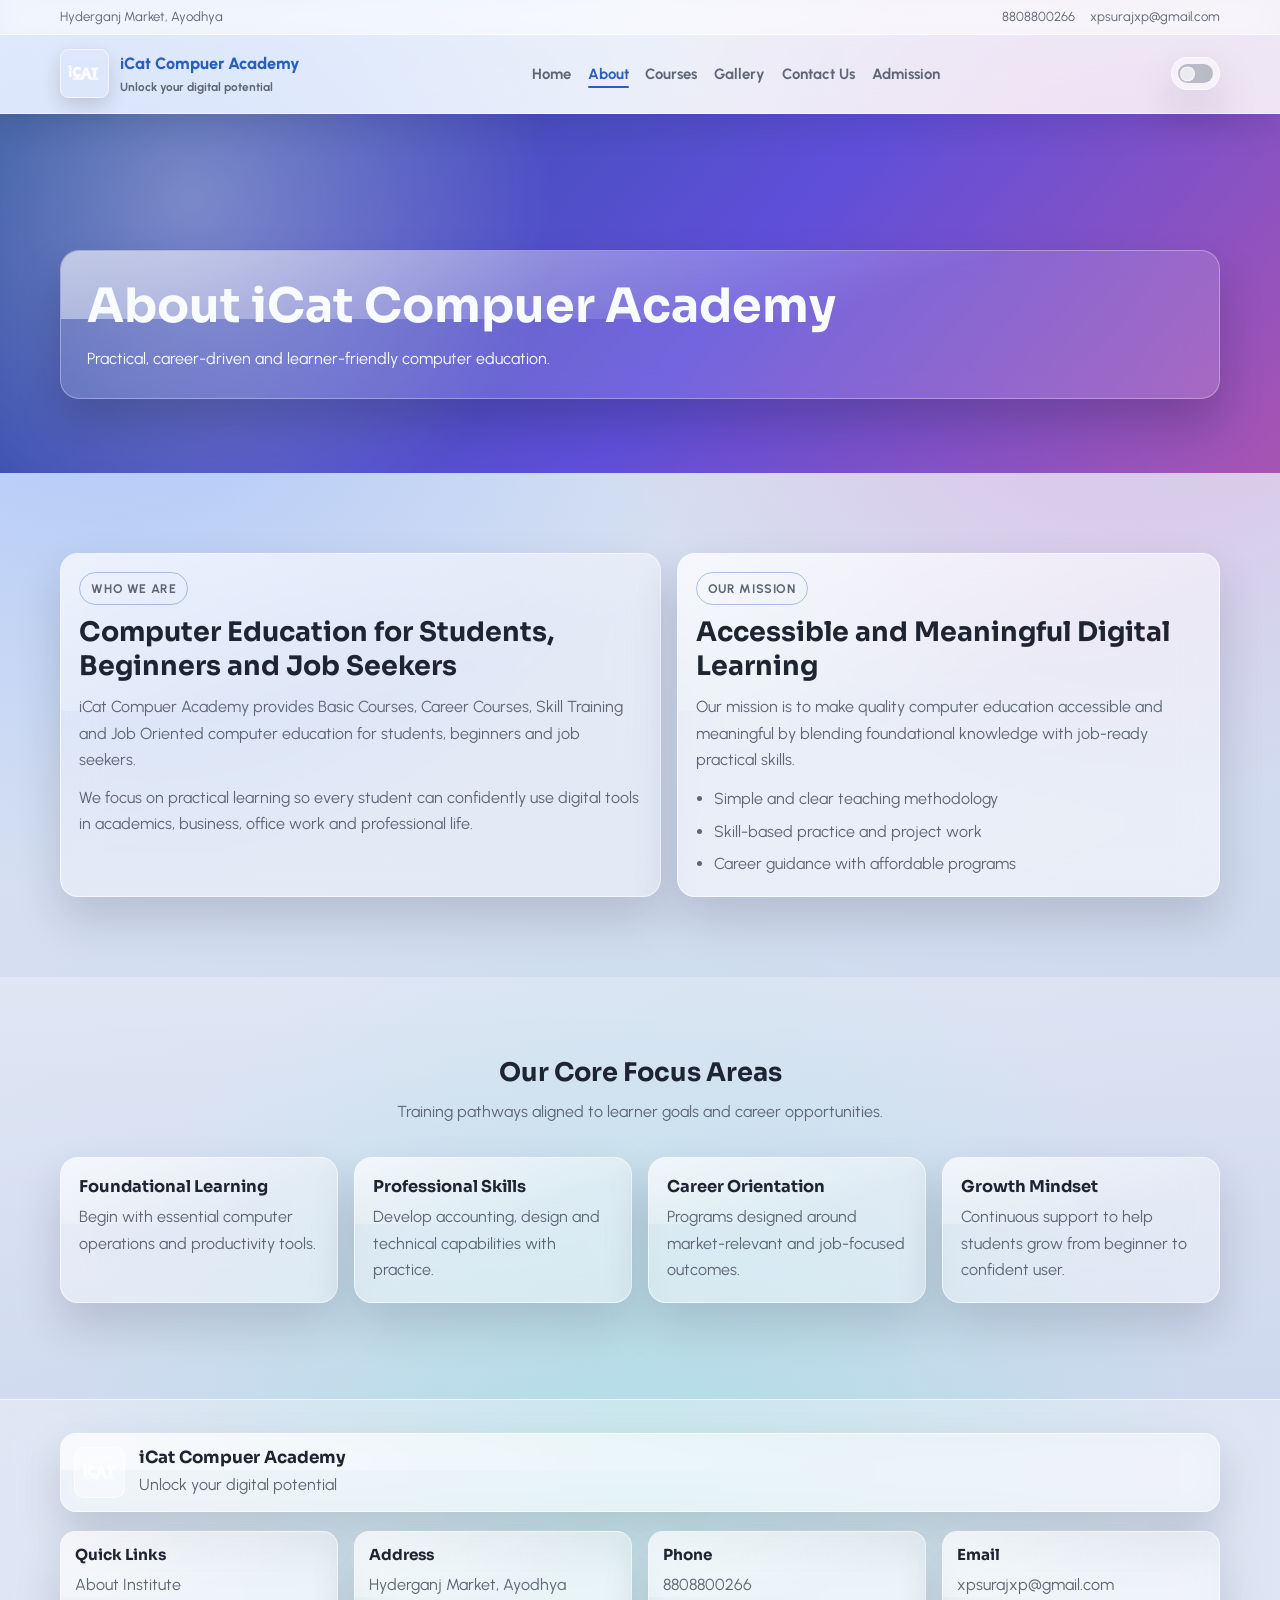
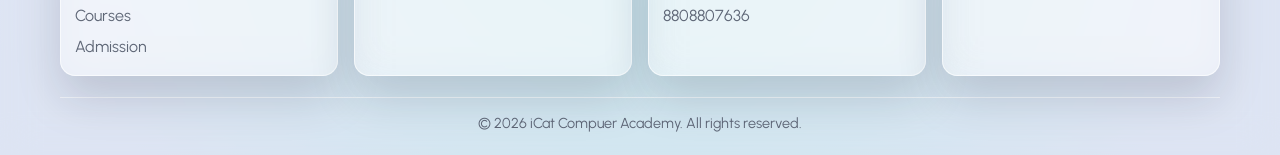
==== about.html @ cfcfe950 "Add files via upload" ====
<!DOCTYPE html>
<html lang="en">
<head>
  <meta charset="UTF-8" />
  <meta name="viewport" content="width=device-width, initial-scale=1.0" />
  <title>About | iCat Compuer Academy</title>
  <meta name="description" content="Learn about iCat Compuer Academy and its mission for digital education." />
  <link rel="preconnect" href="https://fonts.googleapis.com" />
  <link rel="preconnect" href="https://fonts.gstatic.com" crossorigin />
  <link href="https://fonts.googleapis.com/css2?family=Sora:wght@400;500;600;700;800&family=Urbanist:wght@400;500;600;700;800&display=swap" rel="stylesheet" />
  <link rel="stylesheet" href="css/style.css" />
  <script src="js/main.js" defer></script>
</head>
<body>
  <div id="site-header"></div>

  <main>
    <section class="page-banner">
      <div class="container">
        <h1>About iCat Compuer Academy</h1>
        <p>Practical, career-driven and learner-friendly computer education.</p>
      </div>
    </section>

    <section class="section">
      <div class="container about-layout">
        <article class="about-card about-main">
          <p class="eyebrow">Who We Are</p>
          <h2>Computer Education for Students, Beginners and Job Seekers</h2>
          <p>
            iCat Compuer Academy provides Basic Courses, Career Courses, Skill Training and
            Job Oriented computer education for students, beginners and job seekers.
          </p>
          <p>
            We focus on practical learning so every student can confidently use digital
            tools in academics, business, office work and professional life.
          </p>
        </article>

        <aside class="about-card mission-card">
          <p class="eyebrow">Our Mission</p>
          <h2>Accessible and Meaningful Digital Learning</h2>
          <p>
            Our mission is to make quality computer education accessible and meaningful by
            blending foundational knowledge with job-ready practical skills.
          </p>
          <ul class="bullet-list">
            <li>Simple and clear teaching methodology</li>
            <li>Skill-based practice and project work</li>
            <li>Career guidance with affordable programs</li>
          </ul>
        </aside>
      </div>
    </section>

    <section class="section section-alt">
      <div class="container">
        <div class="section-heading">
          <h2>Our Core Focus Areas</h2>
          <p>Training pathways aligned to learner goals and career opportunities.</p>
        </div>
        <div class="grid grid-4">
          <article class="feature-card">
            <h3>Foundational Learning</h3>
            <p>Begin with essential computer operations and productivity tools.</p>
          </article>
          <article class="feature-card">
            <h3>Professional Skills</h3>
            <p>Develop accounting, design and technical capabilities with practice.</p>
          </article>
          <article class="feature-card">
            <h3>Career Orientation</h3>
            <p>Programs designed around market-relevant and job-focused outcomes.</p>
          </article>
          <article class="feature-card">
            <h3>Growth Mindset</h3>
            <p>Continuous support to help students grow from beginner to confident user.</p>
          </article>
        </div>
      </div>
    </section>
  </main>

  <div id="site-footer"></div>
</body>
</html>
---- css/style.css ----
:root {
  --bg: #dce6f5;
  --bg-alt: #cfd9ee;
  --surface: #ffffff;
  --surface-soft: #f2f6fd;
  --text: #1e2431;
  --muted: #5e6676;
  --primary: #2a5fbb;
  --primary-strong: #244d9a;
  --accent: #ac4e8f;
  --accent-soft: #fbe7f4;
  --border: rgba(255, 255, 255, 0.5);
  --shadow: 0 20px 46px rgba(30, 36, 49, 0.11);
  --glass-bg: rgba(255, 255, 255, 0.36);
  --glass-bg-strong: rgba(255, 255, 255, 0.5);
  --glass-border: rgba(255, 255, 255, 0.62);
  --glass-highlight: rgba(255, 255, 255, 0.72);
  --glass-shadow: 0 22px 46px rgba(17, 26, 42, 0.16);
  --glass-blur: 18px;
}

[data-theme="dark"] {
  --bg: #0d1422;
  --bg-alt: #121a2d;
  --surface: #1a2438;
  --surface-soft: #202e45;
  --text: #e9f0f7;
  --muted: #a6b4c5;
  --primary: #73a8ff;
  --primary-strong: #9fc4ff;
  --accent: #ea82d1;
  --accent-soft: #362545;
  --border: rgba(151, 183, 220, 0.25);
  --shadow: 0 24px 52px rgba(0, 0, 0, 0.35);
  --glass-bg: rgba(21, 34, 52, 0.42);
  --glass-bg-strong: rgba(21, 34, 52, 0.58);
  --glass-border: rgba(160, 195, 235, 0.25);
  --glass-highlight: rgba(255, 255, 255, 0.22);
  --glass-shadow: 0 24px 52px rgba(0, 0, 0, 0.42);
  --glass-blur: 16px;
}

* {
  box-sizing: border-box;
}

html {
  scroll-behavior: smooth;
}

body {
  margin: 0;
  font-family: "Urbanist", sans-serif;
  color: var(--text);
  background:
    radial-gradient(circle at 8% 15%, rgba(122, 165, 255, 0.5), transparent 33%),
    radial-gradient(circle at 88% 14%, rgba(236, 132, 210, 0.38), transparent 30%),
    radial-gradient(circle at 50% 84%, rgba(97, 233, 210, 0.27), transparent 36%),
    linear-gradient(155deg, var(--bg), var(--bg-alt) 72%);
  line-height: 1.65;
}

#cursorTrailCanvas {
  position: fixed;
  inset: 0;
  width: 100vw;
  height: 100vh;
  pointer-events: none;
  z-index: 9998;
}

h1,
h2,
h3,
h4 {
  margin: 0;
  font-family: "Sora", sans-serif;
  line-height: 1.24;
}

p {
  margin: 0;
}

img {
  max-width: 100%;
  display: block;
}

a {
  color: inherit;
  text-decoration: none;
}

.container {
  width: min(1160px, 92vw);
  margin-inline: auto;
}

.section {
  padding: 5rem 0;
}

.section-alt {
  background: linear-gradient(180deg, color-mix(in srgb, var(--glass-bg) 70%, transparent), transparent);
}

.eyebrow {
  display: inline-block;
  margin-bottom: 0.7rem;
  padding: 0.32rem 0.68rem;
  border: 1px solid color-mix(in srgb, var(--primary) 36%, transparent);
  border-radius: 999px;
  color: var(--primary);
  font-size: 0.78rem;
  font-weight: 700;
  letter-spacing: 0.05em;
  text-transform: uppercase;
}

.section-heading {
  margin-bottom: 2rem;
  text-align: center;
}

.section-heading h2 {
  font-size: clamp(1.45rem, 2vw, 2.15rem);
}

.section-heading p {
  margin-top: 0.65rem;
  color: var(--muted);
}

.split-heading {
  display: grid;
  grid-template-columns: 1.05fr 0.95fr;
  gap: 1.5rem;
  align-items: end;
  margin-bottom: 1.8rem;
}

.split-heading h2 {
  font-size: clamp(1.45rem, 2.2vw, 2.25rem);
}

.split-copy {
  color: var(--muted);
  max-width: 62ch;
}

.grid {
  display: grid;
  gap: 1rem;
}

.grid-2 {
  grid-template-columns: repeat(2, minmax(0, 1fr));
}

.grid-4 {
  grid-template-columns: repeat(4, minmax(0, 1fr));
}

.page-banner {
  padding: 8.5rem 0 4.6rem;
  color: #f8fcff;
  background:
    radial-gradient(circle at 15% 24%, rgba(255, 255, 255, 0.33), transparent 32%),
    linear-gradient(130deg, #2a4f9c, #5f4fd9 56%, #c456a2 118%);
}

.page-banner .container {
  border: 1px solid rgba(255, 255, 255, 0.32);
  background: rgba(255, 255, 255, 0.13);
  backdrop-filter: blur(14px);
  -webkit-backdrop-filter: blur(14px);
  border-radius: 1.2rem;
  box-shadow: 0 24px 44px rgba(15, 18, 35, 0.22);
  padding: clamp(1.15rem, 2vw, 1.75rem);
}

.page-banner h1 {
  font-size: clamp(2rem, 3.7vw, 3rem);
}

.page-banner p {
  margin-top: 0.7rem;
  max-width: 700px;
}

/* Header */
.site-header {
  position: sticky;
  top: 0;
  z-index: 1100;
  border-bottom: 1px solid var(--glass-border);
  backdrop-filter: blur(var(--glass-blur));
  -webkit-backdrop-filter: blur(var(--glass-blur));
  background: var(--glass-bg-strong);
  box-shadow: 0 12px 30px rgba(19, 24, 40, 0.12);
}

.header-strip {
  border-bottom: 1px solid var(--glass-border);
  background: color-mix(in srgb, var(--glass-bg) 92%, transparent);
  backdrop-filter: blur(var(--glass-blur));
  -webkit-backdrop-filter: blur(var(--glass-blur));
}

.strip-inner {
  min-height: 2.1rem;
  display: flex;
  align-items: center;
  justify-content: space-between;
  gap: 1rem;
  font-size: 0.82rem;
  color: var(--muted);
}

.strip-links {
  display: flex;
  align-items: center;
  gap: 0.95rem;
}

.strip-links a:hover {
  color: var(--primary);
}

.nav-wrap {
  min-height: 4.9rem;
  display: flex;
  align-items: center;
  justify-content: space-between;
  gap: 1rem;
  position: relative;
}

.logo {
  display: inline-flex;
  align-items: center;
  gap: 0.72rem;
  min-width: 0;
  flex-shrink: 0;
}

.logo-img {
  width: 3.05rem;
  height: 3.05rem;
  object-fit: cover;
  border-radius: 0.55rem;
  border: 1px solid var(--glass-border);
  box-shadow: 0 8px 20px rgba(0, 0, 0, 0.14);
}

.logo-text {
  display: inline-flex;
  flex-direction: column;
  gap: 0.12rem;
}

.logo-title {
  font-size: 1.02rem;
  font-weight: 800;
  color: var(--primary);
}

.logo-subtitle {
  font-size: 0.74rem;
  color: var(--muted);
  font-weight: 700;
}

.nav-menu {
  display: flex;
  align-items: center;
  gap: 1.05rem;
  margin: 0;
  padding: 0;
  list-style: none;
}

.nav-link {
  position: relative;
  color: var(--muted);
  font-weight: 700;
  font-size: 0.93rem;
  transition: color 0.2s ease;
}

.nav-link::after {
  content: "";
  position: absolute;
  left: 0;
  right: 0;
  bottom: -0.35rem;
  height: 2px;
  border-radius: 999px;
  background: var(--primary);
  transform: scaleX(0);
  transform-origin: center;
  transition: transform 0.2s ease;
}

.nav-link:hover,
.nav-link.active {
  color: var(--primary);
}

.nav-link:hover::after,
.nav-link.active::after {
  transform: scaleX(1);
}

.nav-controls {
  display: inline-flex;
  align-items: center;
  gap: 0.55rem;
}

.mode-switch {
  border: 1px solid var(--glass-border);
  background: var(--glass-bg);
  color: var(--text);
  border-radius: 999px;
  width: 3.05rem;
  height: 2.08rem;
  padding: 0.2rem;
  display: inline-flex;
  align-items: center;
  justify-content: center;
  cursor: pointer;
  transition: transform 0.2s ease, background-color 0.2s ease;
  backdrop-filter: blur(var(--glass-blur));
  -webkit-backdrop-filter: blur(var(--glass-blur));
  box-shadow: var(--glass-shadow);
}

.mode-switch:hover {
  transform: translateY(-1px);
}

.mode-switch-track {
  width: 2.2rem;
  height: 1.2rem;
  border-radius: 999px;
  background: color-mix(in srgb, var(--muted) 40%, transparent);
  position: relative;
}

.mode-switch-thumb {
  width: 0.95rem;
  height: 0.95rem;
  border-radius: 50%;
  background: var(--glass-highlight);
  border: 1px solid var(--glass-border);
  position: absolute;
  top: 50%;
  left: 0.12rem;
  transform: translateY(-50%);
  transition: left 0.2s ease, background-color 0.2s ease;
}

.mode-switch.is-dark .mode-switch-track {
  background: color-mix(in srgb, var(--primary) 55%, var(--surface));
}

.mode-switch.is-dark .mode-switch-thumb {
  left: 1.08rem;
  background: var(--primary);
  border-color: color-mix(in srgb, var(--primary) 68%, transparent);
}

.nav-toggle {
  display: none;
  width: 2.5rem;
  height: 2.5rem;
  border: 1px solid var(--glass-border);
  background: var(--glass-bg);
  border-radius: 0.6rem;
  color: var(--text);
  font-size: 1.24rem;
  cursor: pointer;
  backdrop-filter: blur(var(--glass-blur));
  -webkit-backdrop-filter: blur(var(--glass-blur));
  box-shadow: var(--glass-shadow);
}

/* Buttons */
.btn {
  display: inline-flex;
  align-items: center;
  justify-content: center;
  border-radius: 0.75rem;
  padding: 0.74rem 1.16rem;
  font-family: "Sora", sans-serif;
  font-weight: 700;
  font-size: 0.9rem;
  border: 0;
  cursor: pointer;
  transition: transform 0.2s ease, box-shadow 0.2s ease, background-color 0.2s ease;
}

.btn:hover {
  transform: translateY(-2px);
  box-shadow: 0 14px 24px rgba(0, 0, 0, 0.13);
}

.btn-primary {
  background:
    linear-gradient(140deg, color-mix(in srgb, var(--primary) 90%, white), color-mix(in srgb, var(--primary-strong) 88%, black));
  border: 1px solid color-mix(in srgb, var(--glass-highlight) 55%, transparent);
  color: #fff;
  backdrop-filter: blur(var(--glass-blur));
  -webkit-backdrop-filter: blur(var(--glass-blur));
}

.btn-secondary {
  background: color-mix(in srgb, var(--accent) 20%, var(--glass-bg));
  border: 1px solid color-mix(in srgb, var(--accent) 40%, transparent);
  color: var(--accent);
  backdrop-filter: blur(var(--glass-blur));
  -webkit-backdrop-filter: blur(var(--glass-blur));
}

.btn-secondary-outline {
  border: 1px solid color-mix(in srgb, var(--primary) 38%, transparent);
  background: color-mix(in srgb, var(--primary) 15%, var(--glass-bg));
  color: var(--primary);
  backdrop-filter: blur(var(--glass-blur));
  -webkit-backdrop-filter: blur(var(--glass-blur));
}

/* Hero */
.hero {
  padding: 7.6rem 0 4.8rem;
}

.hero-grid {
  display: grid;
  grid-template-columns: 1.02fr 0.98fr;
  gap: 1.5rem;
  align-items: stretch;
}

.hero-content {
  background: var(--glass-bg-strong);
  border: 1px solid var(--glass-border);
  border-radius: 1.3rem;
  box-shadow: var(--glass-shadow);
  backdrop-filter: blur(var(--glass-blur));
  -webkit-backdrop-filter: blur(var(--glass-blur));
  padding: clamp(1.4rem, 2vw, 2rem);
}

.hero-content h1 {
  font-size: clamp(2.1rem, 4.1vw, 3.35rem);
  margin-bottom: 0.75rem;
}

.hero-lead {
  color: var(--muted);
  font-size: 1.04rem;
  max-width: 60ch;
}

.hero-actions {
  display: flex;
  flex-wrap: wrap;
  gap: 0.65rem;
  margin-top: 1.3rem;
}

.hero-tags {
  margin-top: 1.35rem;
  display: flex;
  flex-wrap: wrap;
  gap: 0.6rem;
}

.hero-tags span {
  padding: 0.34rem 0.66rem;
  border-radius: 999px;
  background: var(--accent-soft);
  border: 1px solid color-mix(in srgb, var(--accent) 32%, transparent);
  color: var(--accent);
  font-size: 0.81rem;
  font-weight: 700;
}

.hero-panel {
  display: grid;
  gap: 1rem;
}

.hero-card {
  border: 1px solid var(--glass-border);
  background: var(--glass-bg);
  border-radius: 1.3rem;
  box-shadow: var(--glass-shadow);
  backdrop-filter: blur(var(--glass-blur));
  -webkit-backdrop-filter: blur(var(--glass-blur));
  padding: 1.45rem;
}

.hero-card h2 {
  font-size: 1.2rem;
  margin-bottom: 0.75rem;
}

.hero-card ul {
  margin: 0;
  padding-left: 1.1rem;
  color: var(--muted);
}

.hero-card li + li {
  margin-top: 0.52rem;
}

.stat-grid {
  display: grid;
  grid-template-columns: repeat(3, minmax(0, 1fr));
  gap: 0.7rem;
}

.stat-card {
  padding: 0.95rem 0.78rem;
  border: 1px solid var(--glass-border);
  background: var(--glass-bg);
  border-radius: 1rem;
  text-align: center;
  backdrop-filter: blur(var(--glass-blur));
  -webkit-backdrop-filter: blur(var(--glass-blur));
  box-shadow: var(--glass-shadow);
}

.stat-card h3 {
  font-size: 1.07rem;
  color: var(--primary);
}

.stat-card p {
  margin-top: 0.22rem;
  color: var(--muted);
  font-weight: 600;
  font-size: 0.82rem;
}

/* Cards */
.feature-card,
.info-card,
.about-card,
.contact-card,
.course-card,
.enquiry-form,
.map-wrap {
  background: var(--glass-bg);
  border: 1px solid var(--glass-border);
  border-radius: 1.12rem;
  box-shadow: var(--glass-shadow);
  backdrop-filter: blur(var(--glass-blur));
  -webkit-backdrop-filter: blur(var(--glass-blur));
}

.hero-content,
.hero-card,
.stat-card,
.feature-card,
.info-card,
.about-card,
.contact-card,
.course-card,
.enquiry-form,
.map-wrap,
.course-modal-dialog,
.footer-brand,
.footer-card,
.page-banner .container {
  position: relative;
  overflow: hidden;
}

.hero-content::before,
.hero-card::before,
.stat-card::before,
.feature-card::before,
.info-card::before,
.about-card::before,
.contact-card::before,
.course-card::before,
.enquiry-form::before,
.map-wrap::before,
.course-modal-dialog::before,
.footer-brand::before,
.footer-card::before,
.page-banner .container::before {
  content: "";
  position: absolute;
  inset: 0 auto auto 0;
  width: 100%;
  height: 46%;
  background: linear-gradient(160deg, color-mix(in srgb, var(--glass-highlight) 78%, transparent), transparent 70%);
  pointer-events: none;
}

.hero-content > *,
.hero-card > *,
.stat-card > *,
.feature-card > *,
.info-card > *,
.about-card > *,
.contact-card > *,
.course-card > *,
.enquiry-form > *,
.map-wrap > *,
.course-modal-dialog > *,
.footer-brand > *,
.footer-card > *,
.page-banner .container > * {
  position: relative;
  z-index: 1;
}

.feature-card,
.info-card,
.about-card,
.contact-card,
.course-card {
  padding: 1.15rem;
  transition: transform 0.22s ease, box-shadow 0.22s ease;
}

.feature-card:hover,
.info-card:hover,
.course-card:hover {
  transform: translateY(-4px);
}

.feature-card h3,
.info-card h3,
.course-card h3 {
  font-size: 1.02rem;
  margin-bottom: 0.45rem;
}

.feature-card p,
.info-card p,
.course-card p,
.about-card p,
.contact-card p {
  color: var(--muted);
}

.highlight-slab .feature-card {
  border-top: 3px solid color-mix(in srgb, var(--accent) 55%, transparent);
}

.why-layout {
  display: grid;
  grid-template-columns: 0.93fr 1.07fr;
  gap: 1rem;
}

.emphasis-card {
  background: var(--glass-bg-strong);
}

.emphasis-card h3 {
  margin-bottom: 0.68rem;
}

.cta-section {
  padding-top: 1.2rem;
}

.cta-panel {
  border: 1px solid var(--glass-border);
  border-radius: 1.2rem;
  box-shadow: var(--glass-shadow);
  background:
    radial-gradient(circle at 88% 8%, color-mix(in srgb, var(--accent) 45%, transparent), transparent 36%),
    linear-gradient(145deg, color-mix(in srgb, var(--primary) 28%, var(--glass-bg-strong)), color-mix(in srgb, var(--accent) 20%, var(--glass-bg)));
  color: var(--text);
  padding: 1.5rem;
  display: flex;
  align-items: center;
  justify-content: space-between;
  gap: 1rem;
  backdrop-filter: blur(var(--glass-blur));
  -webkit-backdrop-filter: blur(var(--glass-blur));
}

.cta-panel h2 {
  font-size: clamp(1.4rem, 2vw, 2rem);
}

.cta-panel p {
  margin-top: 0.4rem;
  max-width: 56ch;
}

/* About */
.about-layout {
  display: grid;
  grid-template-columns: 1.05fr 0.95fr;
  gap: 1rem;
}

.about-main h2,
.mission-card h2 {
  margin-bottom: 0.7rem;
  font-size: clamp(1.35rem, 2.1vw, 1.9rem);
}

.about-main p + p,
.mission-card p + p {
  margin-top: 0.7rem;
}

.mission-card {
  background: var(--glass-bg-strong);
}

.bullet-list {
  margin: 0.8rem 0 0;
  padding-left: 1.1rem;
  color: var(--muted);
}

.bullet-list li + li {
  margin-top: 0.38rem;
}

/* Courses */
.courses-intro {
  margin-bottom: 1.7rem;
}

.courses-grid {
  grid-template-columns: repeat(3, minmax(0, 1fr));
}

.course-card {
  border-top: 3px solid color-mix(in srgb, var(--primary) 60%, transparent);
}

.course-card p + p {
  margin-top: 0.4rem;
}

.course-card strong {
  color: var(--text);
}

.course-actions {
  display: flex;
  flex-wrap: wrap;
  align-items: center;
  gap: 0.6rem;
  margin-top: 1rem;
}

.course-syllabus-btn {
  margin-top: 0;
}

.course-link {
  color: var(--primary);
  font-family: "Sora", sans-serif;
  font-size: 0.86rem;
  font-weight: 700;
}

.course-link:hover {
  color: var(--primary-strong);
}

.course-modal {
  position: fixed;
  inset: 0;
  display: none;
  align-items: center;
  justify-content: center;
  background: rgba(8, 14, 22, 0.5);
  z-index: 2300;
  padding: 1rem;
  backdrop-filter: blur(12px);
  -webkit-backdrop-filter: blur(12px);
}

.course-modal.show {
  display: flex;
}

.course-modal-dialog {
  position: relative;
  width: min(930px, 96vw);
  max-height: 90vh;
  overflow: auto;
  border: 1px solid var(--glass-border);
  border-radius: 1rem;
  background: var(--glass-bg-strong);
  box-shadow: var(--glass-shadow);
  padding: 1.25rem;
  backdrop-filter: blur(var(--glass-blur));
  -webkit-backdrop-filter: blur(var(--glass-blur));
}

.course-modal-close {
  position: absolute;
  top: 0.74rem;
  right: 0.74rem;
  width: 2rem;
  height: 2rem;
  border: 1px solid var(--glass-border);
  border-radius: 999px;
  background: var(--glass-bg);
  color: var(--text);
  font-weight: 700;
  cursor: pointer;
  backdrop-filter: blur(var(--glass-blur));
  -webkit-backdrop-filter: blur(var(--glass-blur));
}

.course-modal-dialog h2 {
  margin-right: 2rem;
  font-size: clamp(1.25rem, 2.2vw, 1.75rem);
}

.course-modal-body h4 {
  margin-top: 1rem;
  margin-bottom: 0.45rem;
}

.syllabus-meta {
  margin-top: 0.7rem;
  color: var(--muted);
  font-weight: 700;
}

.syllabus-points {
  margin: 0;
  padding-left: 1.2rem;
  color: var(--muted);
}

.syllabus-points li + li {
  margin-top: 0.28rem;
}

.syllabus-note {
  margin-top: 0.76rem;
  color: var(--muted);
}

/* Gallery */
.gallery-grid {
  display: grid;
}

.gallery-mosaic {
  grid-template-columns: repeat(4, minmax(0, 1fr));
  grid-auto-rows: 170px;
  gap: 0.85rem;
}

.gallery-item {
  width: 100%;
  height: 100%;
  object-fit: cover;
  border-radius: 0.85rem;
  border: 1px solid var(--glass-border);
  box-shadow: var(--glass-shadow);
  cursor: pointer;
  transition: transform 0.2s ease;
}

.gallery-item:hover {
  transform: translateY(-3px);
}

.gallery-item.wide {
  grid-column: span 2;
}

.gallery-item.tall {
  grid-row: span 2;
}

.lightbox {
  position: fixed;
  inset: 0;
  display: none;
  align-items: center;
  justify-content: center;
  background: rgba(4, 10, 16, 0.56);
  z-index: 2400;
  padding: 1.2rem;
  backdrop-filter: blur(12px);
  -webkit-backdrop-filter: blur(12px);
}

.lightbox.show {
  display: flex;
}

.lightbox img {
  max-width: min(1040px, 96vw);
  max-height: 88vh;
  border: 2px solid rgba(255, 255, 255, 0.2);
  border-radius: 1rem;
}

.lightbox-close {
  position: absolute;
  top: 1rem;
  right: 1rem;
  width: 2.5rem;
  height: 2.5rem;
  border: 0;
  border-radius: 999px;
  border: 1px solid var(--glass-border);
  background: var(--glass-bg-strong);
  color: #1a2531;
  font-size: 1.55rem;
  cursor: pointer;
  backdrop-filter: blur(var(--glass-blur));
  -webkit-backdrop-filter: blur(var(--glass-blur));
}

/* Contact */
.contact-layout {
  display: grid;
  grid-template-columns: 0.96fr 1.04fr;
  gap: 1rem;
}

.contact-card h2 {
  font-size: clamp(1.3rem, 2vw, 1.8rem);
}

.contact-primary h2 {
  margin-bottom: 0.8rem;
}

.contact-line + .contact-line {
  margin-top: 1rem;
}

.contact-line h3 {
  margin-bottom: 0.35rem;
  font-size: 0.95rem;
}

.contact-actions {
  margin-top: 1.1rem;
  display: flex;
  flex-wrap: wrap;
  gap: 0.65rem;
}

.map-wrap {
  margin-top: 0.9rem;
  overflow: hidden;
}

.map-wrap iframe {
  width: 100%;
  min-height: 340px;
  border: 0;
}

/* Admission Form */
.admission-layout {
  display: grid;
  grid-template-columns: 0.85fr 1.15fr;
  gap: 1rem;
  align-items: start;
}

.admission-side h2 {
  margin-bottom: 0.65rem;
}

.form-container {
  max-width: none;
}

.enquiry-form {
  padding: 1.3rem;
}

.form-field + .form-field {
  margin-top: 1rem;
}

.form-field label {
  display: block;
  margin-bottom: 0.38rem;
  font-weight: 700;
}

.form-field input,
.form-field select,
.form-field textarea {
  width: 100%;
  border: 1px solid var(--glass-border);
  border-radius: 0.72rem;
  background: color-mix(in srgb, var(--glass-bg) 95%, transparent);
  color: var(--text);
  font: inherit;
  padding: 0.72rem 0.84rem;
  backdrop-filter: blur(var(--glass-blur));
  -webkit-backdrop-filter: blur(var(--glass-blur));
}

.form-field input:focus,
.form-field select:focus,
.form-field textarea:focus {
  outline: none;
  border-color: var(--primary);
  box-shadow: 0 0 0 3px color-mix(in srgb, var(--primary) 23%, transparent);
}

.form-status {
  margin-top: 0.85rem;
  font-weight: 700;
}

.form-status.error {
  color: #cb3f3f;
}

.form-status.success {
  color: #1e9b66;
}

/* Footer */
.site-footer {
  margin-top: 1rem;
  border-top: 1px solid var(--glass-border);
  background: color-mix(in srgb, var(--glass-bg) 85%, transparent);
  padding-top: 2.1rem;
  backdrop-filter: blur(var(--glass-blur));
  -webkit-backdrop-filter: blur(var(--glass-blur));
}

.footer-brand {
  display: flex;
  align-items: center;
  gap: 0.9rem;
  margin-bottom: 1.15rem;
  background: var(--glass-bg);
  border: 1px solid var(--glass-border);
  border-radius: 1rem;
  padding: 0.8rem;
  box-shadow: var(--glass-shadow);
  backdrop-filter: blur(var(--glass-blur));
  -webkit-backdrop-filter: blur(var(--glass-blur));
}

.footer-logo {
  width: 3.2rem;
  height: 3.2rem;
  object-fit: cover;
  border-radius: 0.62rem;
  border: 1px solid var(--glass-border);
  background: var(--glass-bg);
}

.footer-brand h3 {
  font-size: 1.05rem;
}

.footer-brand p {
  margin-top: 0.2rem;
  color: var(--muted);
}

.footer-grid {
  display: grid;
  grid-template-columns: repeat(4, minmax(0, 1fr));
  gap: 1rem;
}

.footer-card {
  border: 1px solid var(--glass-border);
  background: var(--glass-bg);
  border-radius: 0.95rem;
  padding: 0.9rem;
  box-shadow: var(--glass-shadow);
  backdrop-filter: blur(var(--glass-blur));
  -webkit-backdrop-filter: blur(var(--glass-blur));
}

.footer-card h3 {
  margin-bottom: 0.42rem;
  font-size: 0.95rem;
}

.footer-card p {
  color: var(--muted);
}

.footer-card p + p {
  margin-top: 0.3rem;
}

.footer-card a:hover {
  color: var(--primary);
}

.copyright {
  margin-top: 1.3rem;
  padding: 0.9rem 0 1.2rem;
  border-top: 1px solid var(--glass-border);
  text-align: center;
  color: var(--muted);
  font-size: 0.9rem;
}

/* Responsive */
@media (max-width: 1140px) {
  .grid-4 {
    grid-template-columns: repeat(2, minmax(0, 1fr));
  }

  .hero-grid,
  .why-layout,
  .about-layout,
  .contact-layout,
  .admission-layout,
  .split-heading,
  .grid-2 {
    grid-template-columns: 1fr;
  }

  .courses-grid {
    grid-template-columns: repeat(2, minmax(0, 1fr));
  }

  .hero {
    padding-top: 7.2rem;
  }

  .cta-panel {
    flex-direction: column;
    align-items: flex-start;
  }
}

@media (max-width: 860px) {
  .strip-links a:last-child {
    display: none;
  }

  .nav-toggle {
    display: inline-grid;
    place-items: center;
  }

  .nav-menu {
    position: absolute;
    top: calc(100% + 0.45rem);
    left: 0;
    right: 0;
    padding: 1rem;
    border: 1px solid var(--glass-border);
    border-radius: 0.9rem;
    background: var(--glass-bg-strong);
    box-shadow: var(--glass-shadow);
    backdrop-filter: blur(var(--glass-blur));
    -webkit-backdrop-filter: blur(var(--glass-blur));
    display: none;
    flex-direction: column;
    align-items: flex-start;
    gap: 0.82rem;
    z-index: 1200;
  }

  .nav-menu.open {
    display: flex;
  }

  .logo-subtitle {
    display: none;
  }

  .page-banner {
    padding-top: 7.4rem;
  }

  .stat-grid {
    grid-template-columns: 1fr;
  }

  .courses-grid,
  .gallery-mosaic,
  .grid-4 {
    grid-template-columns: 1fr;
  }

  .gallery-mosaic {
    grid-auto-rows: 220px;
  }

  .gallery-item.wide,
  .gallery-item.tall {
    grid-column: auto;
    grid-row: auto;
  }

  .footer-grid {
    grid-template-columns: repeat(2, minmax(0, 1fr));
  }

  .section {
    padding: 4rem 0;
  }
}

@media (max-width: 560px) {
  .strip-inner {
    justify-content: center;
  }

  .strip-links {
    display: none;
  }

  .logo-img {
    width: 2.6rem;
    height: 2.6rem;
  }

  .logo-title {
    font-size: 0.92rem;
  }

  .mode-switch {
    width: 2.85rem;
    height: 1.95rem;
    padding: 0.16rem;
  }

  .mode-switch-track {
    width: 2.05rem;
    height: 1.08rem;
  }

  .mode-switch-thumb {
    width: 0.84rem;
    height: 0.84rem;
  }

  .mode-switch.is-dark .mode-switch-thumb {
    left: 1rem;
  }

  .footer-grid {
    grid-template-columns: 1fr;
  }
}
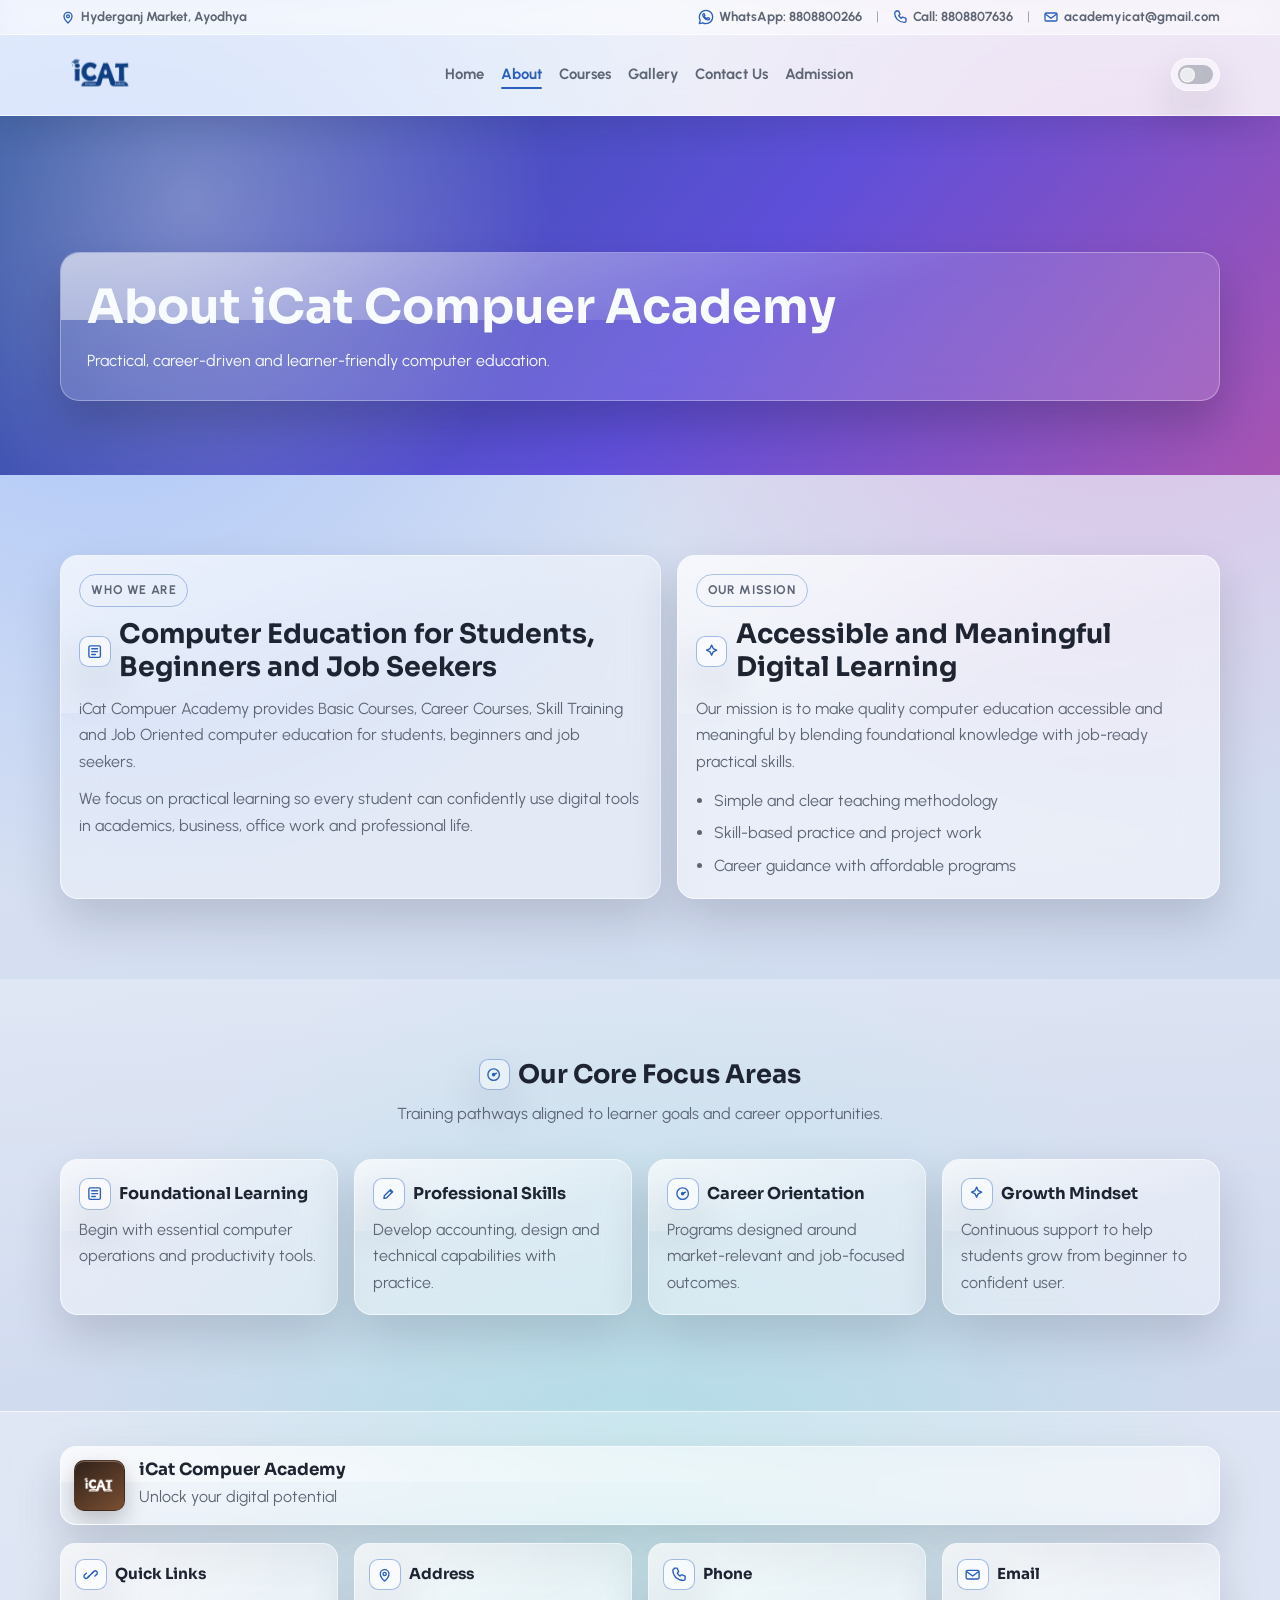
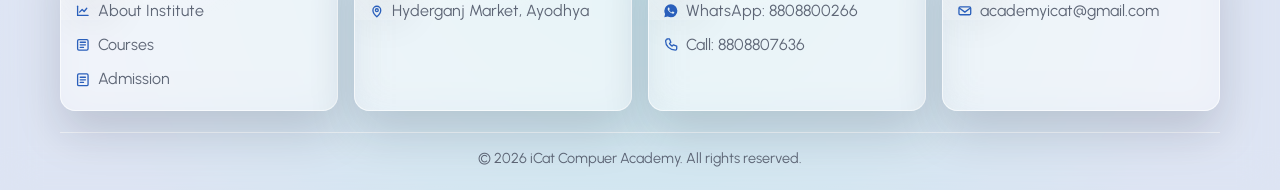
==== commit 0d624e92: "Add files via upload" ====
--- a/about.html
+++ b/about.html
@@ -26,7 +26,17 @@
       <div class="container about-layout">
         <article class="about-card about-main">
           <p class="eyebrow">Who We Are</p>
-          <h2>Computer Education for Students, Beginners and Job Seekers</h2>
+          <h2 class="icon-title">
+            <span class="icon-badge icon-float" aria-hidden="true">
+              <svg viewBox="0 0 24 24">
+                <rect x="4" y="4" width="16" height="16" rx="2"></rect>
+                <path d="M8 8h8"></path>
+                <path d="M8 12h8"></path>
+                <path d="M8 16h5"></path>
+              </svg>
+            </span>
+            <span>Computer Education for Students, Beginners and Job Seekers</span>
+          </h2>
           <p>
             iCat Compuer Academy provides Basic Courses, Career Courses, Skill Training and
             Job Oriented computer education for students, beginners and job seekers.
@@ -39,7 +49,14 @@
 
         <aside class="about-card mission-card">
           <p class="eyebrow">Our Mission</p>
-          <h2>Accessible and Meaningful Digital Learning</h2>
+          <h2 class="icon-title">
+            <span class="icon-badge icon-pop" aria-hidden="true">
+              <svg viewBox="0 0 24 24">
+                <path d="m12 3 2.2 4.7L19 10l-4.8 2.3L12 17l-2.2-4.7L5 10l4.8-2.3z"></path>
+              </svg>
+            </span>
+            <span>Accessible and Meaningful Digital Learning</span>
+          </h2>
           <p>
             Our mission is to make quality computer education accessible and meaningful by
             blending foundational knowledge with job-ready practical skills.
@@ -56,24 +73,67 @@
     <section class="section section-alt">
       <div class="container">
         <div class="section-heading">
-          <h2>Our Core Focus Areas</h2>
+          <h2 class="icon-title">
+            <span class="icon-badge icon-spin" aria-hidden="true">
+              <svg viewBox="0 0 24 24">
+                <circle cx="12" cy="12" r="8"></circle>
+                <path d="m12 12 4-2"></path>
+                <circle cx="12" cy="12" r="1.5"></circle>
+              </svg>
+            </span>
+            <span>Our Core Focus Areas</span>
+          </h2>
           <p>Training pathways aligned to learner goals and career opportunities.</p>
         </div>
         <div class="grid grid-4">
           <article class="feature-card">
-            <h3>Foundational Learning</h3>
+            <h3 class="icon-title">
+              <span class="icon-badge icon-float" aria-hidden="true">
+                <svg viewBox="0 0 24 24">
+                  <rect x="4" y="4" width="16" height="16" rx="2"></rect>
+                  <path d="M8 8h8"></path>
+                  <path d="M8 12h8"></path>
+                  <path d="M8 16h5"></path>
+                </svg>
+              </span>
+              <span>Foundational Learning</span>
+            </h3>
             <p>Begin with essential computer operations and productivity tools.</p>
           </article>
           <article class="feature-card">
-            <h3>Professional Skills</h3>
+            <h3 class="icon-title">
+              <span class="icon-badge icon-pop" aria-hidden="true">
+                <svg viewBox="0 0 24 24">
+                  <path d="M14.5 6.5 17.5 9.5 9 18 5.5 18.5 6 15z"></path>
+                  <path d="M13.5 7.5 16.5 10.5"></path>
+                </svg>
+              </span>
+              <span>Professional Skills</span>
+            </h3>
             <p>Develop accounting, design and technical capabilities with practice.</p>
           </article>
           <article class="feature-card">
-            <h3>Career Orientation</h3>
+            <h3 class="icon-title">
+              <span class="icon-badge icon-spin" aria-hidden="true">
+                <svg viewBox="0 0 24 24">
+                  <circle cx="12" cy="12" r="8"></circle>
+                  <path d="m12 12 4-2"></path>
+                  <circle cx="12" cy="12" r="1.5"></circle>
+                </svg>
+              </span>
+              <span>Career Orientation</span>
+            </h3>
             <p>Programs designed around market-relevant and job-focused outcomes.</p>
           </article>
           <article class="feature-card">
-            <h3>Growth Mindset</h3>
+            <h3 class="icon-title">
+              <span class="icon-badge icon-pulse" aria-hidden="true">
+                <svg viewBox="0 0 24 24">
+                  <path d="m12 3 2.2 4.7L19 10l-4.8 2.3L12 17l-2.2-4.7L5 10l4.8-2.3z"></path>
+                </svg>
+              </span>
+              <span>Growth Mindset</span>
+            </h3>
             <p>Continuous support to help students grow from beginner to confident user.</p>
           </article>
         </div>
--- a/css/style.css
+++ b/css/style.css
@@ -127,6 +127,10 @@
   font-size: clamp(1.45rem, 2vw, 2.15rem);
 }
 
+.section-heading .icon-title {
+  justify-content: center;
+}
+
 .section-heading p {
   margin-top: 0.65rem;
   color: var(--muted);
@@ -147,6 +151,132 @@
 .split-copy {
   color: var(--muted);
   max-width: 62ch;
+}
+
+.icon-title {
+  display: flex;
+  align-items: center;
+  gap: 0.55rem;
+}
+
+.icon-title > span:last-child {
+  display: inline-block;
+}
+
+.icon-badge {
+  width: 1.95rem;
+  height: 1.95rem;
+  border-radius: 0.58rem;
+  border: 1px solid color-mix(in srgb, var(--primary) 42%, transparent);
+  background: color-mix(in srgb, var(--glass-bg-strong) 90%, transparent);
+  color: var(--primary);
+  display: inline-grid;
+  place-items: center;
+  flex-shrink: 0;
+  backdrop-filter: blur(var(--glass-blur));
+  -webkit-backdrop-filter: blur(var(--glass-blur));
+  box-shadow: var(--glass-shadow);
+}
+
+.icon-badge svg {
+  width: 1.08rem;
+  height: 1.08rem;
+  fill: none;
+  stroke: currentColor;
+  stroke-width: 1.9;
+  stroke-linecap: round;
+  stroke-linejoin: round;
+}
+
+.icon-float {
+  animation: icon-float 2.9s ease-in-out infinite;
+}
+
+.icon-pulse {
+  animation: icon-pulse 2.2s ease-in-out infinite;
+}
+
+.icon-soft-pulse {
+  animation: icon-soft-pulse 2s ease-in-out infinite;
+}
+
+.icon-whatsapp {
+  animation: none;
+}
+
+.icon-whatsapp svg,
+.footer-link-icon.whatsapp-icon svg {
+  fill: currentColor;
+  stroke: none;
+}
+
+.icon-spin {
+  animation: icon-spin 6s linear infinite;
+}
+
+.icon-pop {
+  animation: icon-pop 1.9s ease-in-out infinite;
+}
+
+@keyframes icon-float {
+  0%,
+  100% {
+    transform: translateY(0);
+  }
+  50% {
+    transform: translateY(-3px);
+  }
+}
+
+@keyframes icon-pulse {
+  0%,
+  100% {
+    box-shadow: var(--glass-shadow);
+    transform: scale(1);
+  }
+  50% {
+    box-shadow: 0 0 0 7px color-mix(in srgb, var(--primary) 14%, transparent), var(--glass-shadow);
+    transform: scale(1.03);
+  }
+}
+
+@keyframes icon-soft-pulse {
+  0%,
+  100% {
+    transform: scale(1);
+  }
+  50% {
+    transform: scale(1.05);
+  }
+}
+
+@keyframes icon-whatsapp {
+  0%,
+  100% {
+    transform: translateY(0) scale(1);
+  }
+  50% {
+    transform: translateY(-1px) scale(1.04);
+  }
+}
+
+@keyframes icon-spin {
+  from {
+    transform: rotate(0deg);
+  }
+  to {
+    transform: rotate(360deg);
+  }
+}
+
+@keyframes icon-pop {
+  0%,
+  100% {
+    transform: scale(1);
+  }
+  50% {
+    transform: scale(1.1);
+  }
 }
 
 .grid {
@@ -190,10 +320,16 @@
 }
 
 /* Header */
-.site-header {
+#site-header {
   position: sticky;
+  position: -webkit-sticky;
   top: 0;
   z-index: 1100;
+}
+
+.site-header {
+  position: relative;
+  z-index: 1;
   border-bottom: 1px solid var(--glass-border);
   backdrop-filter: blur(var(--glass-blur));
   -webkit-backdrop-filter: blur(var(--glass-blur));
@@ -218,18 +354,67 @@
   color: var(--muted);
 }
 
+.strip-address {
+  font-weight: 700;
+}
+
+.strip-item {
+  display: inline-flex;
+  align-items: center;
+  gap: 0.34rem;
+}
+
 .strip-links {
   display: flex;
   align-items: center;
   gap: 0.95rem;
 }
 
+.strip-links .strip-item {
+  position: relative;
+  font-weight: 700;
+}
+
+.strip-links .strip-item + .strip-item {
+  padding-left: 0.9rem;
+}
+
+.strip-links .strip-item + .strip-item::before {
+  content: "";
+  position: absolute;
+  left: 0;
+  top: 50%;
+  width: 1px;
+  height: 0.7rem;
+  background: color-mix(in srgb, var(--muted) 55%, transparent);
+  transform: translateY(-50%);
+}
+
+.strip-icon {
+  width: 1rem;
+  height: 1rem;
+  color: var(--primary);
+  display: inline-grid;
+  place-items: center;
+  flex-shrink: 0;
+}
+
+.strip-icon svg {
+  width: 1rem;
+  height: 1rem;
+  fill: none;
+  stroke: currentColor;
+  stroke-width: 2;
+  stroke-linecap: round;
+  stroke-linejoin: round;
+}
+
 .strip-links a:hover {
   color: var(--primary);
 }
 
 .nav-wrap {
-  min-height: 4.9rem;
+  min-height: 5rem;
   display: flex;
   align-items: center;
   justify-content: space-between;
@@ -240,18 +425,27 @@
 .logo {
   display: inline-flex;
   align-items: center;
-  gap: 0.72rem;
+  gap: 0;
   min-width: 0;
   flex-shrink: 0;
+  overflow: visible;
 }
 
 .logo-img {
-  width: 3.05rem;
-  height: 3.05rem;
-  object-fit: cover;
+  width: clamp(3.45rem, 5.9vw, 4.2rem);
+  height: clamp(3.45rem, 5.9vw, 4.2rem);
+  object-fit: contain;
+  padding: 0;
   border-radius: 0.55rem;
-  border: 1px solid var(--glass-border);
-  box-shadow: 0 8px 20px rgba(0, 0, 0, 0.14);
+  border: 0;
+  background: transparent;
+  box-shadow: none;
+  transform: scale(1.28);
+  transform-origin: left center;
+}
+
+:root:not([data-theme="dark"]) .logo-img {
+  filter: brightness(0) saturate(100%) invert(20%) sepia(72%) saturate(1535%) hue-rotate(196deg) brightness(88%) contrast(101%);
 }
 
 .logo-text {
@@ -261,9 +455,10 @@
 }
 
 .logo-title {
-  font-size: 1.02rem;
-  font-weight: 800;
+  font-size: clamp(1.04rem, 1.42vw, 1.22rem);
+  font-weight: 900;
   color: var(--primary);
+  letter-spacing: 0.01em;
 }
 
 .logo-subtitle {
@@ -434,14 +629,14 @@
 
 /* Hero */
 .hero {
-  padding: 7.6rem 0 4.8rem;
+  padding: 2.6rem 0 4.8rem;
 }
 
 .hero-grid {
   display: grid;
   grid-template-columns: 1.02fr 0.98fr;
   gap: 1.5rem;
-  align-items: stretch;
+  align-items: center;
 }
 
 .hero-content {
@@ -452,6 +647,7 @@
   backdrop-filter: blur(var(--glass-blur));
   -webkit-backdrop-filter: blur(var(--glass-blur));
   padding: clamp(1.4rem, 2vw, 2rem);
+  text-align: center;
 }
 
 .hero-content h1 {
@@ -463,6 +659,7 @@
   color: var(--muted);
   font-size: 1.04rem;
   max-width: 60ch;
+  margin-inline: auto;
 }
 
 .hero-actions {
@@ -470,6 +667,7 @@
   flex-wrap: wrap;
   gap: 0.65rem;
   margin-top: 1.3rem;
+  justify-content: center;
 }
 
 .hero-tags {
@@ -477,6 +675,7 @@
   display: flex;
   flex-wrap: wrap;
   gap: 0.6rem;
+  justify-content: center;
 }
 
 .hero-tags span {
@@ -1064,10 +1263,21 @@
 .footer-logo {
   width: 3.2rem;
   height: 3.2rem;
-  object-fit: cover;
+  object-fit: contain;
+  padding: 0.17rem;
   border-radius: 0.62rem;
-  border: 1px solid var(--glass-border);
-  background: var(--glass-bg);
+  border: 1px solid rgba(58, 39, 24, 0.46);
+  background: linear-gradient(145deg, #2f2119, #7a4f32);
+  box-shadow: 0 10px 22px rgba(0, 0, 0, 0.22), inset 0 1px 0 rgba(255, 255, 255, 0.28);
+}
+
+[data-theme="dark"] .logo-img {
+  filter: none;
+}
+
+[data-theme="dark"] .footer-logo {
+  border-color: rgba(166, 199, 237, 0.34);
+  background: linear-gradient(145deg, #12223a, #3f2a4a);
 }
 
 .footer-brand h3 {
@@ -1100,12 +1310,42 @@
   font-size: 0.95rem;
 }
 
+.footer-card h3.icon-title {
+  margin-bottom: 0.5rem;
+}
+
 .footer-card p {
   color: var(--muted);
 }
 
 .footer-card p + p {
   margin-top: 0.3rem;
+}
+
+.footer-link,
+.footer-line {
+  display: inline-flex;
+  align-items: center;
+  gap: 0.42rem;
+}
+
+.footer-link-icon {
+  width: 0.98rem;
+  height: 0.98rem;
+  color: var(--primary);
+  display: inline-grid;
+  place-items: center;
+  flex-shrink: 0;
+}
+
+.footer-link-icon svg {
+  width: 0.98rem;
+  height: 0.98rem;
+  fill: none;
+  stroke: currentColor;
+  stroke-width: 2;
+  stroke-linecap: round;
+  stroke-linejoin: round;
 }
 
 .footer-card a:hover {
@@ -1142,7 +1382,7 @@
   }
 
   .hero {
-    padding-top: 7.2rem;
+    padding-top: 2.1rem;
   }
 
   .cta-panel {
@@ -1152,7 +1392,15 @@
 }
 
 @media (max-width: 860px) {
-  .strip-links a:last-child {
+  .strip-address {
+    font-size: 0.78rem;
+  }
+
+  .strip-links {
+    gap: 0.7rem;
+  }
+
+  .strip-links a:nth-child(2) {
     display: none;
   }
 
@@ -1167,12 +1415,12 @@
     left: 0;
     right: 0;
     padding: 1rem;
-    border: 1px solid var(--glass-border);
+    border: 1px solid color-mix(in srgb, var(--primary) 22%, var(--glass-border));
     border-radius: 0.9rem;
-    background: var(--glass-bg-strong);
-    box-shadow: var(--glass-shadow);
-    backdrop-filter: blur(var(--glass-blur));
-    -webkit-backdrop-filter: blur(var(--glass-blur));
+    background: color-mix(in srgb, var(--surface) 96%, #ffffff 4%);
+    box-shadow: 0 18px 34px rgba(13, 18, 30, 0.22);
+    backdrop-filter: blur(10px);
+    -webkit-backdrop-filter: blur(10px);
     display: none;
     flex-direction: column;
     align-items: flex-start;
@@ -1180,6 +1428,12 @@
     z-index: 1200;
   }
 
+  [data-theme="dark"] .nav-menu {
+    background: color-mix(in srgb, #16243b 95%, #0b1320 5%);
+    border-color: rgba(159, 196, 255, 0.34);
+    box-shadow: 0 20px 38px rgba(0, 0, 0, 0.58);
+  }
+
   .nav-menu.open {
     display: flex;
   }
@@ -1224,19 +1478,42 @@
 @media (max-width: 560px) {
   .strip-inner {
     justify-content: center;
+    min-height: auto;
+    padding: 0.38rem 0;
+  }
+
+  .strip-address {
+    display: none;
   }
 
   .strip-links {
+    display: flex;
+    flex-direction: column;
+    align-items: center;
+    gap: 0.3rem;
+    width: 100%;
+  }
+
+  .strip-links .strip-item {
+    font-size: 0.77rem;
+  }
+
+  .strip-links .strip-item + .strip-item {
+    padding-left: 0;
+  }
+
+  .strip-links .strip-item + .strip-item::before {
     display: none;
   }
 
+  .strip-links .strip-item:not(:first-child) {
+    display: none;
+  }
+
   .logo-img {
-    width: 2.6rem;
-    height: 2.6rem;
-  }
-
-  .logo-title {
-    font-size: 0.92rem;
+    width: 3rem;
+    height: 3rem;
+    transform: scale(1.2);
   }
 
   .mode-switch {
@@ -1263,3 +1540,14 @@
     grid-template-columns: 1fr;
   }
 }
+
+@media (prefers-reduced-motion: reduce) {
+  .icon-float,
+  .icon-pulse,
+  .icon-soft-pulse,
+  .icon-whatsapp,
+  .icon-spin,
+  .icon-pop {
+    animation: none !important;
+  }
+}
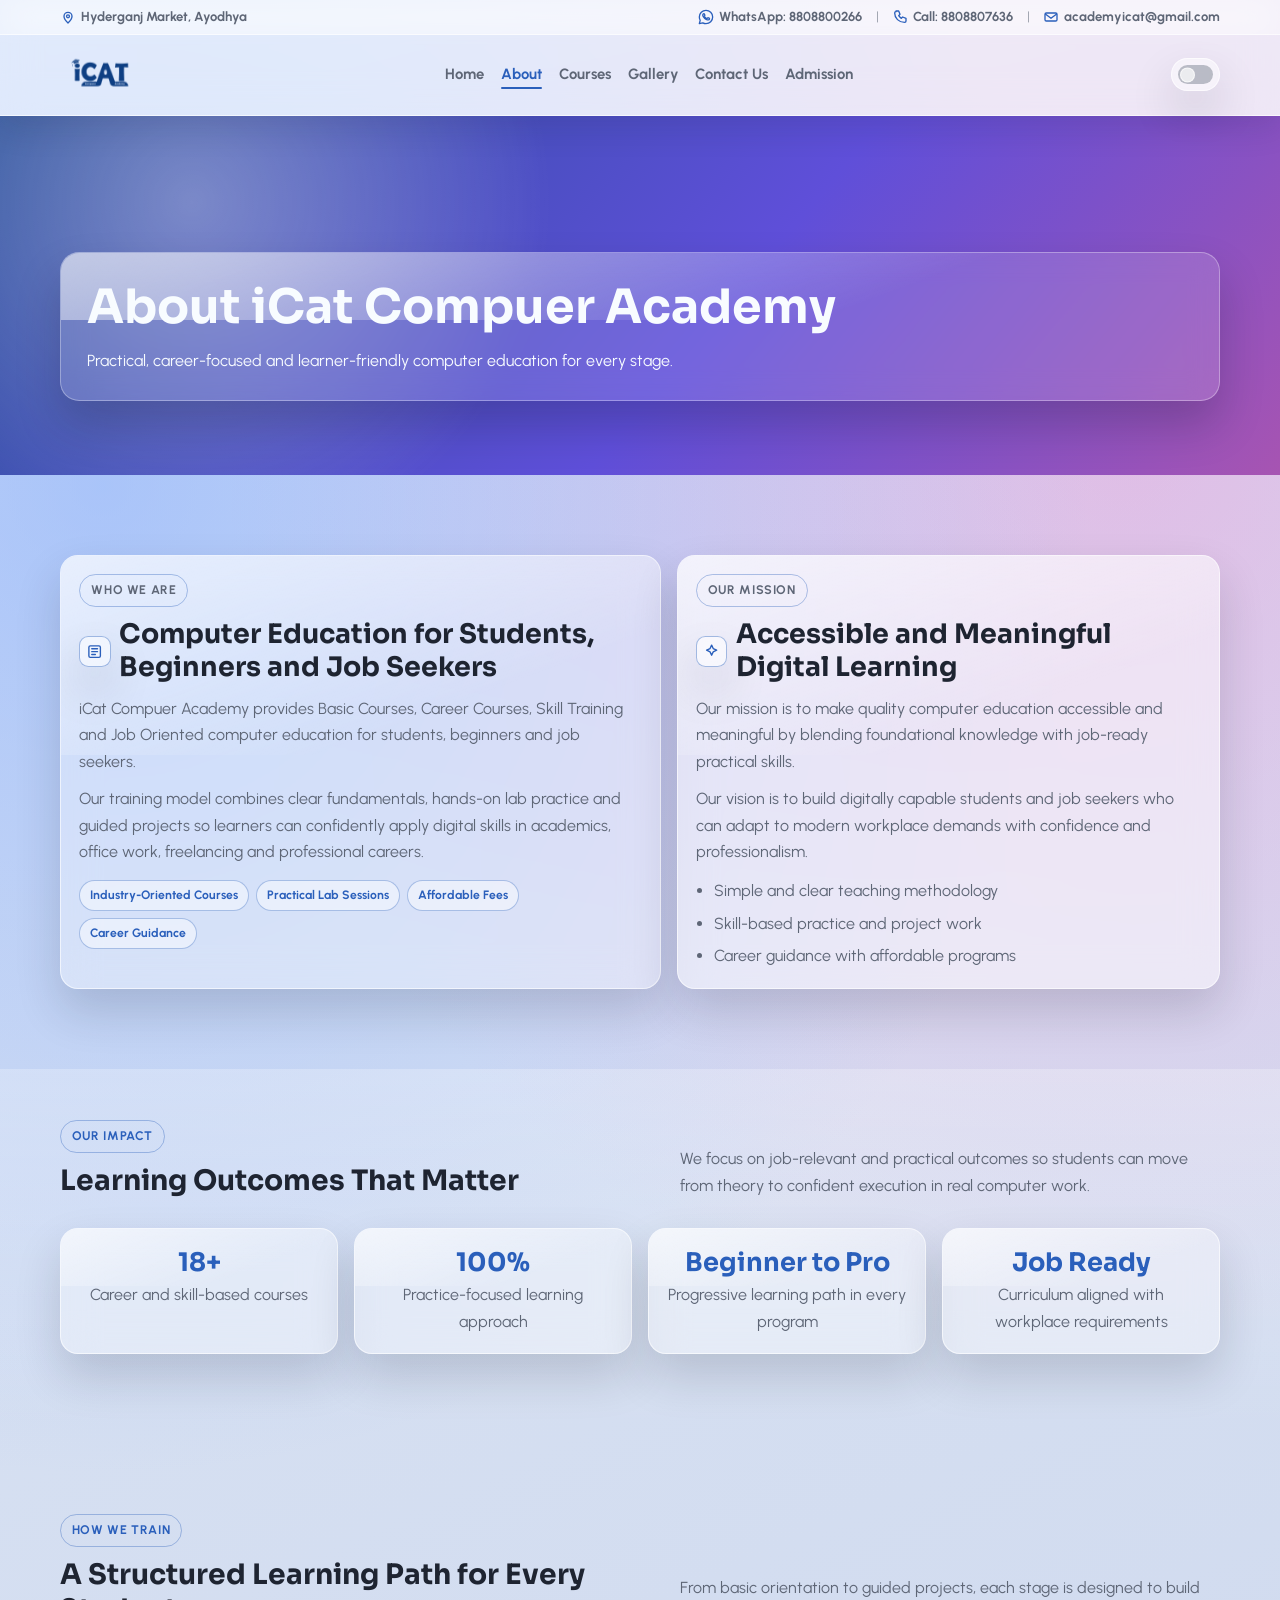
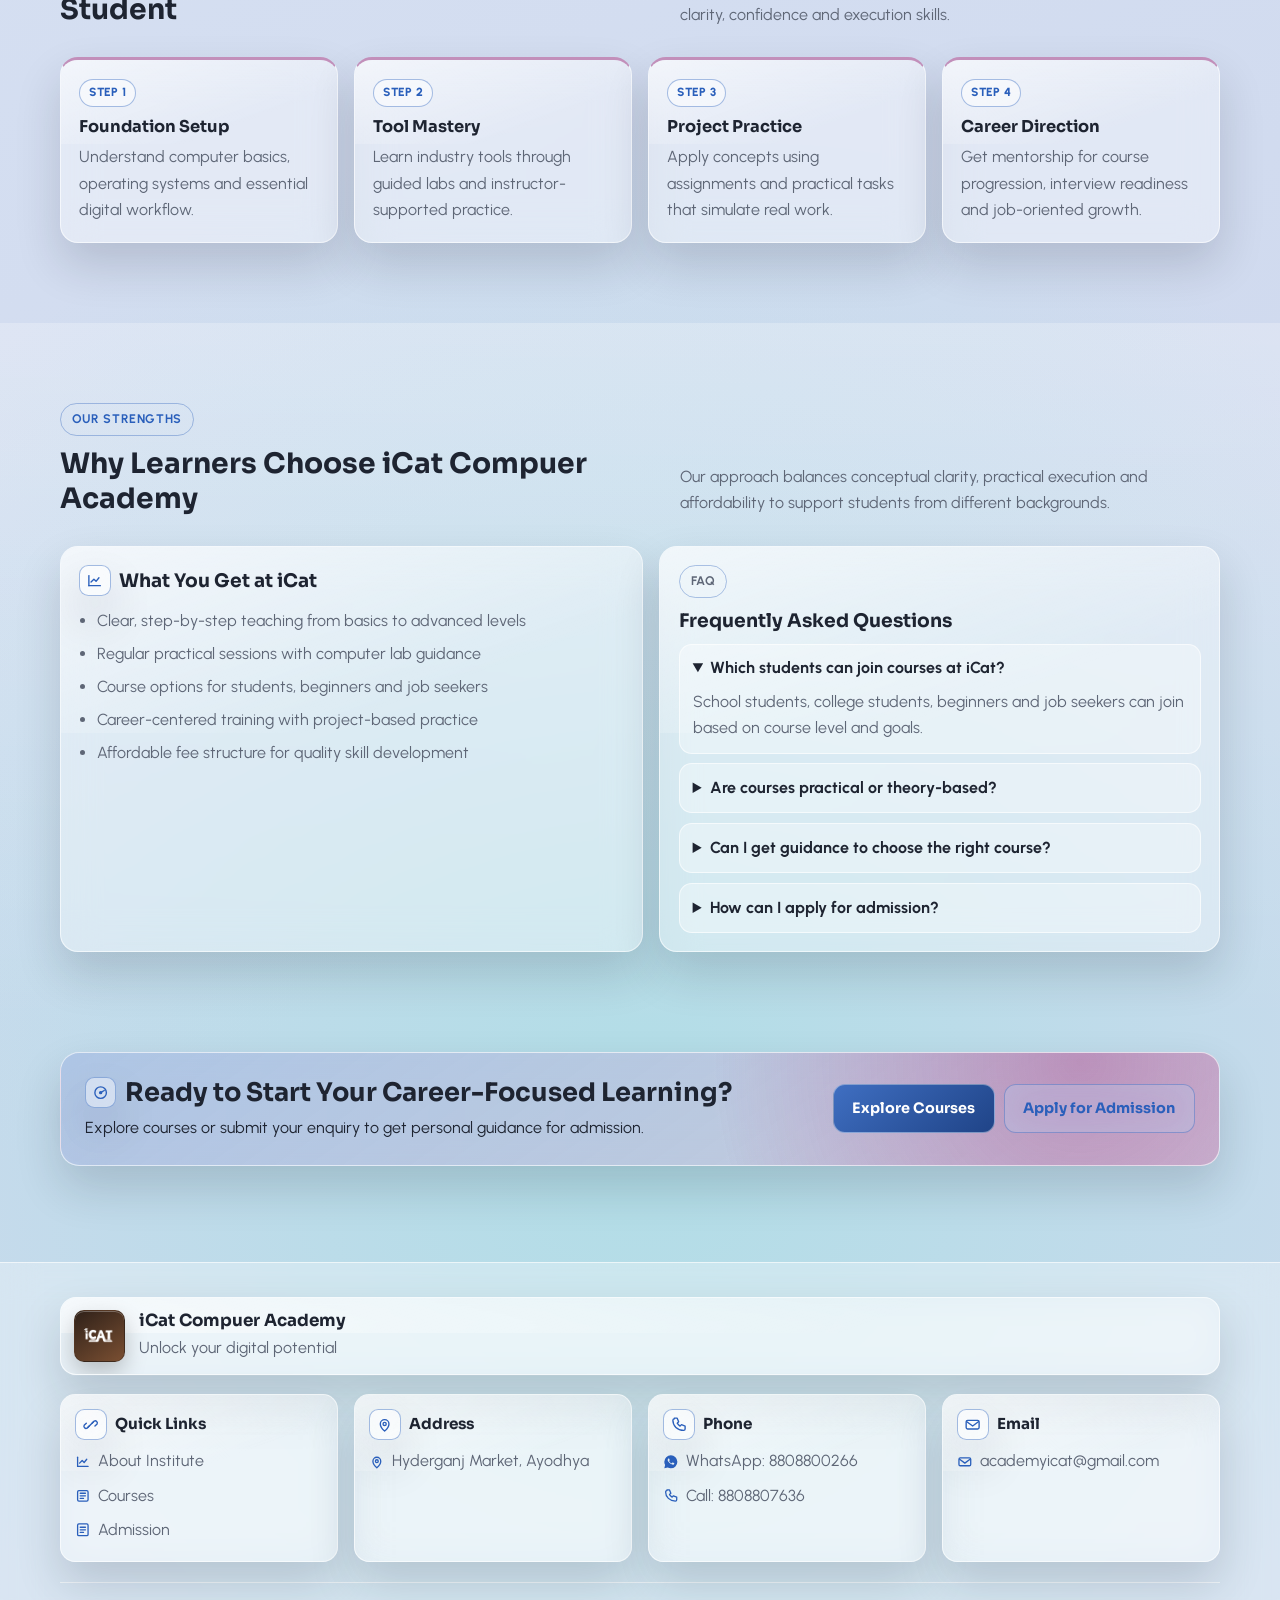
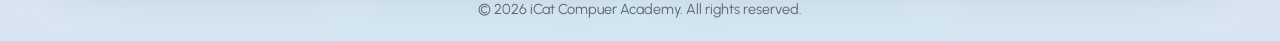
==== commit 76f54a58: "Add files via upload" ====
--- a/about.html
+++ b/about.html
@@ -5,6 +5,7 @@
   <meta name="viewport" content="width=device-width, initial-scale=1.0" />
   <title>About | iCat Compuer Academy</title>
   <meta name="description" content="Learn about iCat Compuer Academy and its mission for digital education." />
+  <link rel="icon" type="image/png" href="assets/logo.png" />
   <link rel="preconnect" href="https://fonts.googleapis.com" />
   <link rel="preconnect" href="https://fonts.gstatic.com" crossorigin />
   <link href="https://fonts.googleapis.com/css2?family=Sora:wght@400;500;600;700;800&family=Urbanist:wght@400;500;600;700;800&display=swap" rel="stylesheet" />
@@ -18,7 +19,7 @@
     <section class="page-banner">
       <div class="container">
         <h1>About iCat Compuer Academy</h1>
-        <p>Practical, career-driven and learner-friendly computer education.</p>
+        <p>Practical, career-focused and learner-friendly computer education for every stage.</p>
       </div>
     </section>
 
@@ -42,9 +43,16 @@
             Job Oriented computer education for students, beginners and job seekers.
           </p>
           <p>
-            We focus on practical learning so every student can confidently use digital
-            tools in academics, business, office work and professional life.
-          </p>
+            Our training model combines clear fundamentals, hands-on lab practice and guided
+            projects so learners can confidently apply digital skills in academics, office
+            work, freelancing and professional careers.
+          </p>
+          <div class="about-badges">
+            <span>Industry-Oriented Courses</span>
+            <span>Practical Lab Sessions</span>
+            <span>Affordable Fees</span>
+            <span>Career Guidance</span>
+          </div>
         </article>
 
         <aside class="about-card mission-card">
@@ -61,6 +69,10 @@
             Our mission is to make quality computer education accessible and meaningful by
             blending foundational knowledge with job-ready practical skills.
           </p>
+          <p>
+            Our vision is to build digitally capable students and job seekers who can adapt
+            to modern workplace demands with confidence and professionalism.
+          </p>
           <ul class="bullet-list">
             <li>Simple and clear teaching methodology</li>
             <li>Skill-based practice and project work</li>
@@ -70,72 +82,153 @@
       </div>
     </section>
 
+    <section class="section section-alt about-impact">
+      <div class="container split-heading">
+        <div>
+          <p class="eyebrow">Our Impact</p>
+          <h2>Learning Outcomes That Matter</h2>
+        </div>
+        <p class="split-copy">
+          We focus on job-relevant and practical outcomes so students can move from theory to
+          confident execution in real computer work.
+        </p>
+      </div>
+      <div class="container">
+        <div class="grid grid-4 impact-grid">
+          <article class="feature-card metric-card">
+            <h3>18+</h3>
+            <p>Career and skill-based courses</p>
+          </article>
+          <article class="feature-card metric-card">
+            <h3>100%</h3>
+            <p>Practice-focused learning approach</p>
+          </article>
+          <article class="feature-card metric-card">
+            <h3>Beginner to Pro</h3>
+            <p>Progressive learning path in every program</p>
+          </article>
+          <article class="feature-card metric-card">
+            <h3>Job Ready</h3>
+            <p>Curriculum aligned with workplace requirements</p>
+          </article>
+        </div>
+      </div>
+    </section>
+
+    <section class="section">
+      <div class="container split-heading">
+        <div>
+          <p class="eyebrow">How We Train</p>
+          <h2>A Structured Learning Path for Every Student</h2>
+        </div>
+        <p class="split-copy">
+          From basic orientation to guided projects, each stage is designed to build clarity,
+          confidence and execution skills.
+        </p>
+      </div>
+      <div class="container">
+        <div class="grid grid-4 path-grid">
+          <article class="info-card path-card">
+            <span class="path-step">Step 1</span>
+            <h3>Foundation Setup</h3>
+            <p>Understand computer basics, operating systems and essential digital workflow.</p>
+          </article>
+          <article class="info-card path-card">
+            <span class="path-step">Step 2</span>
+            <h3>Tool Mastery</h3>
+            <p>Learn industry tools through guided labs and instructor-supported practice.</p>
+          </article>
+          <article class="info-card path-card">
+            <span class="path-step">Step 3</span>
+            <h3>Project Practice</h3>
+            <p>Apply concepts using assignments and practical tasks that simulate real work.</p>
+          </article>
+          <article class="info-card path-card">
+            <span class="path-step">Step 4</span>
+            <h3>Career Direction</h3>
+            <p>Get mentorship for course progression, interview readiness and job-oriented growth.</p>
+          </article>
+        </div>
+      </div>
+    </section>
+
     <section class="section section-alt">
       <div class="container">
-        <div class="section-heading">
+        <div class="split-heading">
+          <div>
+            <p class="eyebrow">Our Strengths</p>
+            <h2>Why Learners Choose iCat Compuer Academy</h2>
+          </div>
+          <p class="split-copy">
+            Our approach balances conceptual clarity, practical execution and affordability
+            to support students from different backgrounds.
+          </p>
+        </div>
+        <div class="about-value-layout">
+          <article class="about-card about-value-card">
+            <h3 class="icon-title">
+              <span class="icon-badge icon-float" aria-hidden="true">
+                <svg viewBox="0 0 24 24">
+                  <path d="M4 19V5"></path>
+                  <path d="M4 19h16"></path>
+                  <path d="m7 14 4-4 3 3 4-5"></path>
+                </svg>
+              </span>
+              <span>What You Get at iCat</span>
+            </h3>
+            <ul class="about-checklist">
+              <li>Clear, step-by-step teaching from basics to advanced levels</li>
+              <li>Regular practical sessions with computer lab guidance</li>
+              <li>Course options for students, beginners and job seekers</li>
+              <li>Career-centered training with project-based practice</li>
+              <li>Affordable fee structure for quality skill development</li>
+            </ul>
+          </article>
+
+          <article class="about-card about-faq-card">
+            <p class="eyebrow">FAQ</p>
+            <h3>Frequently Asked Questions</h3>
+            <div class="faq-list">
+              <details class="faq-item" open>
+                <summary>Which students can join courses at iCat?</summary>
+                <p>School students, college students, beginners and job seekers can join based on course level and goals.</p>
+              </details>
+              <details class="faq-item">
+                <summary>Are courses practical or theory-based?</summary>
+                <p>Courses are primarily practical with theory support, assignments and project work for better outcomes.</p>
+              </details>
+              <details class="faq-item">
+                <summary>Can I get guidance to choose the right course?</summary>
+                <p>Yes. You can contact us for counselling and we will recommend a course based on your target and background.</p>
+              </details>
+              <details class="faq-item">
+                <summary>How can I apply for admission?</summary>
+                <p>Use the Admission page form or WhatsApp enquiry option to share details and receive next-step guidance.</p>
+              </details>
+            </div>
+          </article>
+        </div>
+      </div>
+    </section>
+
+    <section class="section cta-section">
+      <div class="container cta-panel">
+        <div>
           <h2 class="icon-title">
             <span class="icon-badge icon-spin" aria-hidden="true">
               <svg viewBox="0 0 24 24">
                 <circle cx="12" cy="12" r="8"></circle>
-                <path d="m12 12 4-2"></path>
-                <circle cx="12" cy="12" r="1.5"></circle>
+                <path d="m12 12 5-3"></path>
+                <circle cx="12" cy="12" r="1.4"></circle>
               </svg>
             </span>
-            <span>Our Core Focus Areas</span>
+            <span>Ready to Start Your Career-Focused Learning?</span>
           </h2>
-          <p>Training pathways aligned to learner goals and career opportunities.</p>
-        </div>
-        <div class="grid grid-4">
-          <article class="feature-card">
-            <h3 class="icon-title">
-              <span class="icon-badge icon-float" aria-hidden="true">
-                <svg viewBox="0 0 24 24">
-                  <rect x="4" y="4" width="16" height="16" rx="2"></rect>
-                  <path d="M8 8h8"></path>
-                  <path d="M8 12h8"></path>
-                  <path d="M8 16h5"></path>
-                </svg>
-              </span>
-              <span>Foundational Learning</span>
-            </h3>
-            <p>Begin with essential computer operations and productivity tools.</p>
-          </article>
-          <article class="feature-card">
-            <h3 class="icon-title">
-              <span class="icon-badge icon-pop" aria-hidden="true">
-                <svg viewBox="0 0 24 24">
-                  <path d="M14.5 6.5 17.5 9.5 9 18 5.5 18.5 6 15z"></path>
-                  <path d="M13.5 7.5 16.5 10.5"></path>
-                </svg>
-              </span>
-              <span>Professional Skills</span>
-            </h3>
-            <p>Develop accounting, design and technical capabilities with practice.</p>
-          </article>
-          <article class="feature-card">
-            <h3 class="icon-title">
-              <span class="icon-badge icon-spin" aria-hidden="true">
-                <svg viewBox="0 0 24 24">
-                  <circle cx="12" cy="12" r="8"></circle>
-                  <path d="m12 12 4-2"></path>
-                  <circle cx="12" cy="12" r="1.5"></circle>
-                </svg>
-              </span>
-              <span>Career Orientation</span>
-            </h3>
-            <p>Programs designed around market-relevant and job-focused outcomes.</p>
-          </article>
-          <article class="feature-card">
-            <h3 class="icon-title">
-              <span class="icon-badge icon-pulse" aria-hidden="true">
-                <svg viewBox="0 0 24 24">
-                  <path d="m12 3 2.2 4.7L19 10l-4.8 2.3L12 17l-2.2-4.7L5 10l4.8-2.3z"></path>
-                </svg>
-              </span>
-              <span>Growth Mindset</span>
-            </h3>
-            <p>Continuous support to help students grow from beginner to confident user.</p>
-          </article>
+          <p>Explore courses or submit your enquiry to get personal guidance for admission.</p>
+        </div>
+        <div class="cta-actions">
+          <a class="btn btn-primary" href="courses.html">Explore Courses</a>
+          <a class="btn btn-secondary-outline" href="admission.html">Apply for Admission</a>
         </div>
       </div>
     </section>
--- a/css/style.css
+++ b/css/style.css
@@ -60,6 +60,12 @@
   line-height: 1.65;
 }
 
+body,
+body * {
+  user-select: none;
+  -webkit-user-select: none;
+}
+
 #cursorTrailCanvas {
   position: fixed;
   inset: 0;
@@ -290,6 +296,10 @@
 
 .grid-4 {
   grid-template-columns: repeat(4, minmax(0, 1fr));
+}
+
+.grid-3 {
+  grid-template-columns: repeat(3, minmax(0, 1fr));
 }
 
 .page-banner {
@@ -862,6 +872,24 @@
   gap: 1rem;
 }
 
+.testimonials-section {
+  padding-top: 3.2rem;
+}
+
+.testimonials-grid {
+  align-items: stretch;
+}
+
+.testimonial-card {
+  border-top: 3px solid color-mix(in srgb, var(--primary) 52%, transparent);
+}
+
+.testimonial-quote {
+  margin-top: 0.65rem;
+  color: var(--muted);
+  font-weight: 600;
+}
+
 .emphasis-card {
   background: var(--glass-bg-strong);
 }
@@ -932,9 +960,187 @@
   margin-top: 0.38rem;
 }
 
+.about-badges {
+  margin-top: 0.9rem;
+  display: flex;
+  flex-wrap: wrap;
+  gap: 0.45rem;
+}
+
+.about-badges span {
+  padding: 0.28rem 0.62rem;
+  border-radius: 999px;
+  border: 1px solid color-mix(in srgb, var(--primary) 35%, transparent);
+  background: color-mix(in srgb, var(--glass-bg-strong) 92%, transparent);
+  color: var(--primary);
+  font-size: 0.76rem;
+  font-weight: 700;
+}
+
+.about-impact {
+  padding-top: 3.2rem;
+}
+
+.metric-card {
+  text-align: center;
+}
+
+.metric-card h3 {
+  font-size: clamp(1.25rem, 2vw, 1.9rem);
+  color: var(--primary);
+  margin-bottom: 0.2rem;
+}
+
+.path-grid,
+.process-grid {
+  align-items: stretch;
+}
+
+.path-card,
+.process-card {
+  border-top: 3px solid color-mix(in srgb, var(--accent) 58%, transparent);
+}
+
+.path-step {
+  display: inline-block;
+  margin-bottom: 0.62rem;
+  padding: 0.2rem 0.56rem;
+  border-radius: 999px;
+  border: 1px solid color-mix(in srgb, var(--primary) 40%, transparent);
+  background: color-mix(in srgb, var(--glass-bg-strong) 92%, transparent);
+  color: var(--primary);
+  font-size: 0.74rem;
+  font-weight: 800;
+  letter-spacing: 0.02em;
+  text-transform: uppercase;
+}
+
+.about-value-layout {
+  display: grid;
+  grid-template-columns: 1.02fr 0.98fr;
+  gap: 1rem;
+}
+
+.about-value-card h3,
+.about-faq-card h3 {
+  margin-bottom: 0.72rem;
+}
+
+.about-checklist {
+  margin: 0;
+  padding-left: 1.08rem;
+  color: var(--muted);
+}
+
+.about-checklist li + li {
+  margin-top: 0.42rem;
+}
+
+.faq-list {
+  display: grid;
+  gap: 0.6rem;
+}
+
+.faq-item {
+  border: 1px solid var(--glass-border);
+  border-radius: 0.8rem;
+  background: color-mix(in srgb, var(--glass-bg) 96%, transparent);
+  padding: 0.68rem 0.8rem;
+}
+
+.faq-item summary {
+  cursor: pointer;
+  font-weight: 700;
+  color: var(--text);
+}
+
+.faq-item p {
+  margin-top: 0.45rem;
+  color: var(--muted);
+}
+
+.cta-actions {
+  display: flex;
+  flex-wrap: wrap;
+  gap: 0.58rem;
+}
+
 /* Courses */
 .courses-intro {
   margin-bottom: 1.7rem;
+}
+
+.courses-filter {
+  border: 1px solid var(--glass-border);
+  border-radius: 1rem;
+  background: var(--glass-bg);
+  box-shadow: var(--glass-shadow);
+  backdrop-filter: blur(var(--glass-blur));
+  -webkit-backdrop-filter: blur(var(--glass-blur));
+  padding: 1rem;
+  margin-bottom: 1rem;
+}
+
+.courses-filter-grid {
+  display: grid;
+  grid-template-columns: repeat(4, minmax(0, 1fr));
+  gap: 0.72rem;
+}
+
+.filter-field {
+  display: grid;
+  gap: 0.35rem;
+}
+
+.filter-field span {
+  font-size: 0.78rem;
+  font-weight: 700;
+  color: var(--muted);
+}
+
+.filter-field input,
+.filter-field select {
+  width: 100%;
+  border: 1px solid var(--glass-border);
+  border-radius: 0.64rem;
+  background: color-mix(in srgb, var(--glass-bg) 95%, transparent);
+  color: var(--text);
+  font: inherit;
+  padding: 0.62rem 0.72rem;
+  backdrop-filter: blur(var(--glass-blur));
+  -webkit-backdrop-filter: blur(var(--glass-blur));
+}
+
+.filter-field input:focus,
+.filter-field select:focus {
+  outline: none;
+  border-color: var(--primary);
+  box-shadow: 0 0 0 3px color-mix(in srgb, var(--primary) 23%, transparent);
+}
+
+.courses-filter-meta {
+  margin-top: 0.82rem;
+  display: flex;
+  align-items: center;
+  justify-content: space-between;
+  gap: 0.6rem;
+}
+
+.courses-filter-count {
+  color: var(--muted);
+  font-weight: 700;
+  font-size: 0.88rem;
+}
+
+.courses-no-result {
+  margin-top: 1rem;
+  border: 1px dashed color-mix(in srgb, var(--primary) 35%, transparent);
+  border-radius: 0.8rem;
+  padding: 0.9rem;
+  color: var(--muted);
+  font-weight: 700;
+  text-align: center;
+  background: color-mix(in srgb, var(--glass-bg) 90%, transparent);
 }
 
 .courses-grid {
@@ -1026,6 +1232,24 @@
 .course-modal-dialog h2 {
   margin-right: 2rem;
   font-size: clamp(1.25rem, 2.2vw, 1.75rem);
+}
+
+.quick-enquiry-dialog {
+  width: min(640px, 96vw);
+}
+
+.quick-enquiry-copy {
+  margin-top: 0.55rem;
+  margin-bottom: 0.85rem;
+  color: var(--muted);
+}
+
+.quick-enquiry-dialog .enquiry-form {
+  padding: 1.1rem;
+}
+
+.quick-enquiry-dialog .btn {
+  width: 100%;
 }
 
 .course-modal-body h4 {
@@ -1160,6 +1384,18 @@
   gap: 0.65rem;
 }
 
+.support-grid {
+  align-items: stretch;
+}
+
+.support-card {
+  border-top: 3px solid color-mix(in srgb, var(--primary) 52%, transparent);
+}
+
+.support-card p + p {
+  margin-top: 0.62rem;
+}
+
 .map-wrap {
   margin-top: 0.9rem;
   overflow: hidden;
@@ -1367,8 +1603,13 @@
     grid-template-columns: repeat(2, minmax(0, 1fr));
   }
 
+  .grid-3 {
+    grid-template-columns: repeat(2, minmax(0, 1fr));
+  }
+
   .hero-grid,
   .why-layout,
+  .about-value-layout,
   .about-layout,
   .contact-layout,
   .admission-layout,
@@ -1378,6 +1619,10 @@
   }
 
   .courses-grid {
+    grid-template-columns: repeat(2, minmax(0, 1fr));
+  }
+
+  .courses-filter-grid {
     grid-template-columns: repeat(2, minmax(0, 1fr));
   }
 
@@ -1452,8 +1697,22 @@
 
   .courses-grid,
   .gallery-mosaic,
-  .grid-4 {
+  .grid-4,
+  .grid-3 {
     grid-template-columns: 1fr;
+  }
+
+  .courses-filter-grid {
+    grid-template-columns: 1fr;
+  }
+
+  .courses-filter-meta {
+    flex-direction: column;
+    align-items: stretch;
+  }
+
+  .courses-filter-meta .btn {
+    width: 100%;
   }
 
   .gallery-mosaic {
